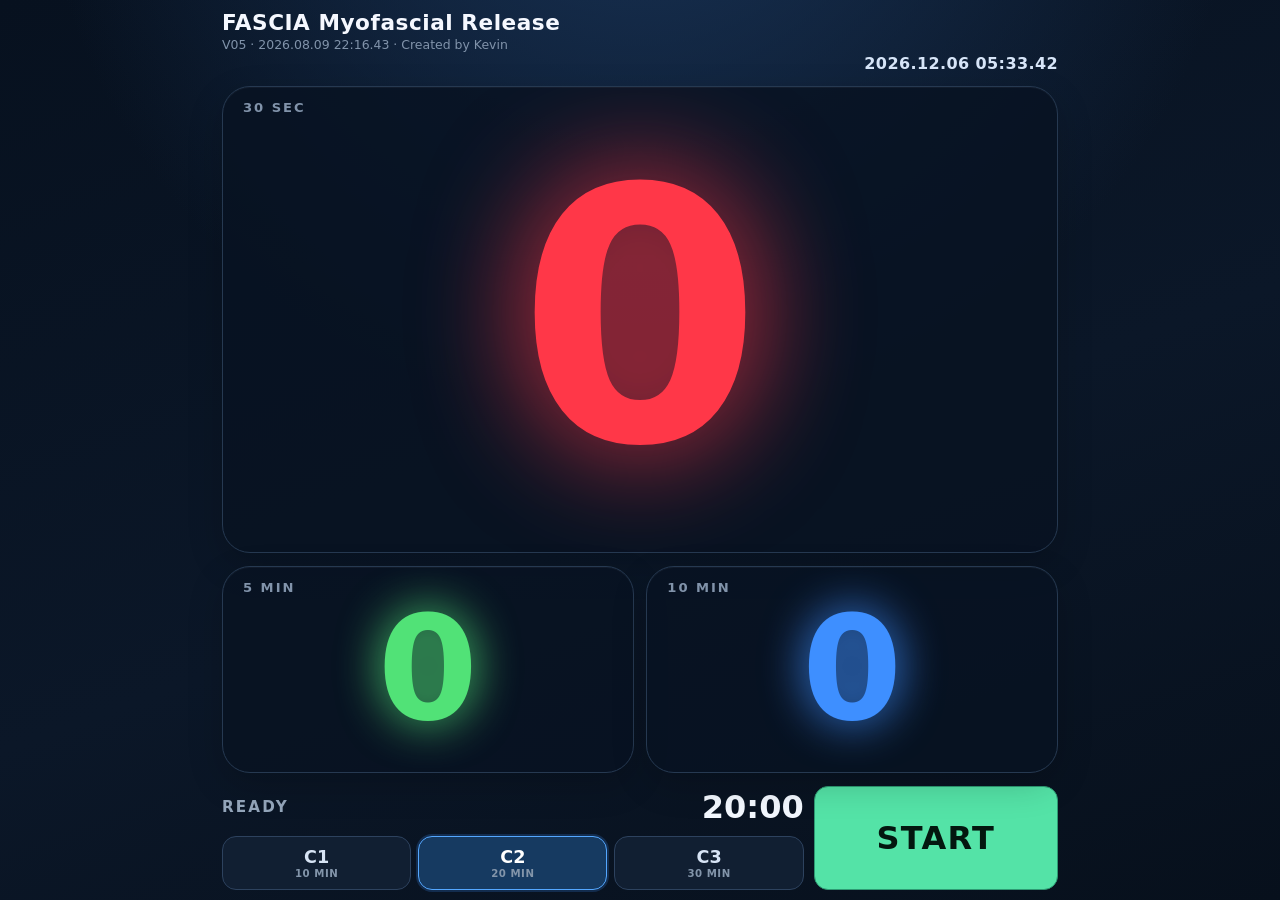
==== index.html @ d4c491ec "Release V05 visible seconds timetag" ====
<!doctype html>
<html lang="en">
<head>
  <meta charset="utf-8">
  <meta name="viewport" content="width=device-width, initial-scale=1, viewport-fit=cover">
  <meta name="theme-color" content="#07111f">
  <meta name="apple-mobile-web-app-capable" content="yes">
  <meta name="apple-mobile-web-app-status-bar-style" content="black-translucent">
  <meta name="apple-mobile-web-app-title" content="FASCIA">
  <title>FASCIA Myofascial Release V05 2026.08.09 22:16.43</title>
  <link rel="apple-touch-icon" sizes="180x180" href="assets/apple-touch-icon.png">
  <link rel="icon" href="assets/apple-touch-icon.png">
  <link rel="stylesheet" href="css/style.css?v=V05">
</head>
<body>
  <main class="app" aria-labelledby="app-title">
    <header class="topline">
      <h1 id="app-title">FASCIA Myofascial Release</h1>
      <p>V05 · 2026.08.09 22:16.43 · Created by Kevin</p>
      <time id="current-time" datetime="">----.--.-- --:--</time>
    </header>

    <section class="counters" aria-label="Myofascial release counters">
      <article class="counter counter-primary counter-red">
        <span class="counter-label">30 SEC</span>
        <strong id="counter-30" aria-live="polite">0</strong>
      </article>
      <article class="counter counter-green">
        <span class="counter-label">5 MIN</span>
        <strong id="counter-5">0</strong>
      </article>
      <article class="counter counter-blue">
        <span class="counter-label">10 MIN</span>
        <strong id="counter-10">0</strong>
      </article>
    </section>

    <section class="session" aria-label="Session controls">
      <div class="session-status">
        <span id="state-label" class="state-label">READY</span>
        <span id="remaining-time" class="remaining-time">20:00</span>
      </div>

      <div class="cycle-tabs" role="group" aria-label="Select number of ten-minute cycles">
        <button class="cycle-tab" type="button" data-cycles="1" aria-pressed="false">C1 <small>10 MIN</small></button>
        <button class="cycle-tab is-selected" type="button" data-cycles="2" aria-pressed="true">C2 <small>20 MIN</small></button>
        <button class="cycle-tab" type="button" data-cycles="3" aria-pressed="false">C3 <small>30 MIN</small></button>
      </div>

      <button id="start-pause" class="start-button" type="button">START</button>
    </section>
  </main>

  <audio id="cricket-sound" src="assets/cricket.wav" preload="auto"></audio>
  <script src="js/app.js?v=V05"></script>
</body>
</html>
---- css/style.css ----
:root {
  color-scheme: dark;
  font-family: Inter, ui-rounded, "SF Pro Rounded", system-ui, sans-serif;
  background: #07111f;
  color: #f5f8ff;
  font-variant-numeric: tabular-nums;
}

* {
  box-sizing: border-box;
  -webkit-tap-highlight-color: transparent;
}

html,
body {
  width: 100%;
  min-width: 320px;
  height: 100%;
  margin: 0;
  overflow: hidden;
  overscroll-behavior: none;
}

body {
  background:
    radial-gradient(circle at 50% -20%, #193458 0, transparent 48%),
    linear-gradient(160deg, #07111f 0%, #0b1728 55%, #07101c 100%);
}

button {
  font: inherit;
  touch-action: manipulation;
}

.app {
  width: min(100%, 860px);
  height: 100dvh;
  min-height: 460px;
  margin: 0 auto;
  padding: max(10px, env(safe-area-inset-top)) max(12px, env(safe-area-inset-right)) max(10px, env(safe-area-inset-bottom)) max(12px, env(safe-area-inset-left));
  display: grid;
  grid-template-rows: auto minmax(0, 1fr) auto;
  gap: clamp(7px, 1.4vh, 14px);
}

.topline {
  display: grid;
  grid-template-columns: minmax(0, 1fr);
  gap: 2px;
}

.topline h1,
.topline p,
.topline time {
  margin: 0;
}

.topline h1 {
  font-size: clamp(0.9rem, 3.4vw, 1.35rem);
  letter-spacing: 0.025em;
}

.topline p {
  color: #8193aa;
  font-size: clamp(0.58rem, 2.15vw, 0.78rem);
}

.topline time {
  justify-self: end;
  color: #d7e5f8;
  font-size: clamp(0.82rem, 3.4vw, 1rem);
  font-weight: 800;
  letter-spacing: 0.025em;
  white-space: nowrap;
}

.counters {
  min-height: 0;
  display: grid;
  grid-template-columns: 1fr 1fr;
  grid-template-rows: minmax(0, 2.25fr) minmax(0, 1fr);
  gap: clamp(7px, 1.4vh, 13px);
}

.counter {
  position: relative;
  min-height: 0;
  display: grid;
  place-items: center;
  overflow: hidden;
  border: 1px solid #263951;
  border-radius: clamp(16px, 4vw, 28px);
  background: rgba(8, 19, 34, 0.84);
  box-shadow: inset 0 1px 0 rgba(255,255,255,.04), 0 12px 35px rgba(0,0,0,.18);
}

.counter-primary {
  grid-column: 1 / -1;
}

.counter-label {
  position: absolute;
  top: clamp(8px, 1.5vh, 14px);
  left: clamp(12px, 3vw, 20px);
  color: #8193aa;
  font-size: clamp(0.62rem, 2vw, 0.82rem);
  font-weight: 800;
  letter-spacing: 0.15em;
}

.counter strong {
  line-height: 0.82;
  text-shadow: 0 0 0.32em currentColor;
}

.counter-red strong {
  color: #ff3748;
  max-inline-size: 100%;
  white-space: nowrap;
  font-size: clamp(7rem, min(39vh, 68vw), 22rem);
}

.counter-green strong,
.counter-blue strong {
  font-size: clamp(4rem, 16vh, 9rem);
}

.counter-green strong { color: #51e277; }
.counter-blue strong { color: #3e8fff; }

.session {
  display: grid;
  grid-template-columns: 1fr minmax(128px, 0.42fr);
  gap: 8px 10px;
}

.session-status {
  display: flex;
  align-items: center;
  justify-content: space-between;
  min-width: 0;
}

.state-label {
  color: #94a6bb;
  font-size: clamp(0.72rem, 2.6vw, 0.95rem);
  font-weight: 900;
  letter-spacing: 0.14em;
}

.remaining-time {
  color: #f3f8ff;
  font-size: clamp(1.2rem, 5vw, 2rem);
  font-weight: 850;
}

.cycle-tabs {
  grid-column: 1;
  display: grid;
  grid-template-columns: repeat(3, 1fr);
  gap: 7px;
}

.cycle-tab,
.start-button {
  min-height: 50px;
  border-radius: 14px;
  border: 1px solid #2d425e;
  color: #d7e4f5;
  background: #111f32;
  cursor: pointer;
  font-weight: 900;
}

.cycle-tab {
  padding: 6px 5px;
  font-size: clamp(0.9rem, 3.2vw, 1.1rem);
}

.cycle-tab small {
  display: block;
  margin-top: 1px;
  color: #8395aa;
  font-size: 0.58em;
  letter-spacing: 0.05em;
}

.cycle-tab.is-selected {
  border-color: #54a7ff;
  color: #fff;
  background: #163a61;
  box-shadow: 0 0 0 2px rgba(62, 143, 255, .2);
}

.cycle-tab:disabled {
  cursor: not-allowed;
  opacity: .42;
}

.start-button {
  grid-column: 2;
  grid-row: 1 / span 2;
  min-height: 104px;
  border-color: #2e9b73;
  color: #03170f;
  background: #54e3a7;
  font-size: clamp(1.25rem, 5vw, 2rem);
  letter-spacing: .04em;
}

.start-button.is-running {
  border-color: #ffae3d;
  color: #221200;
  background: #ffb84e;
}

.start-button.is-done {
  border-color: #687b94;
  color: #f2f6fb;
  background: #34465d;
}

@media (orientation: landscape) and (max-height: 520px) {
  .app {
    width: 100%;
    min-height: 300px;
    grid-template-columns: minmax(0, 1fr) minmax(240px, .48fr);
    grid-template-rows: auto minmax(0, 1fr);
  }

  .topline { grid-column: 1 / -1; }
  .counters { grid-column: 1; grid-row: 2; }
  .session { grid-column: 2; grid-row: 2; grid-template-columns: 1fr; }
  .session-status, .cycle-tabs, .start-button { grid-column: 1; }
  .start-button { grid-row: auto; min-height: 64px; }
  .counter-red strong { font-size: clamp(6rem, 44vh, 13rem); }
  .counter-green strong, .counter-blue strong { font-size: clamp(3rem, 18vh, 6rem); }
}
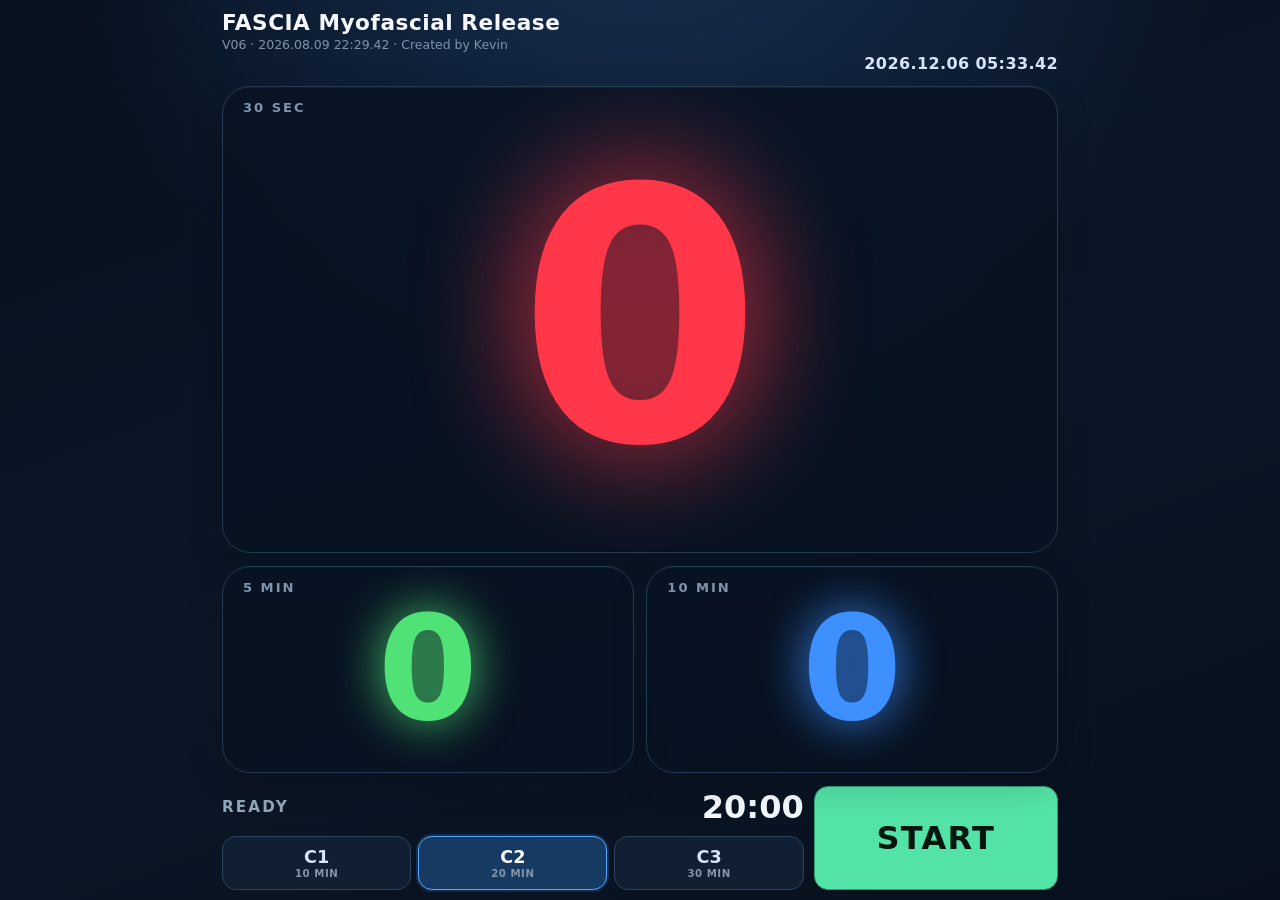
==== commit 3d74b8da: "Release V06 fixed alert durations" ====
--- a/index.html
+++ b/index.html
@@ -7,16 +7,16 @@
   <meta name="apple-mobile-web-app-capable" content="yes">
   <meta name="apple-mobile-web-app-status-bar-style" content="black-translucent">
   <meta name="apple-mobile-web-app-title" content="FASCIA">
-  <title>FASCIA Myofascial Release V05 2026.08.09 22:16.43</title>
+  <title>FASCIA Myofascial Release V06 2026.08.09 22:29.42</title>
   <link rel="apple-touch-icon" sizes="180x180" href="assets/apple-touch-icon.png">
   <link rel="icon" href="assets/apple-touch-icon.png">
-  <link rel="stylesheet" href="css/style.css?v=V05">
+  <link rel="stylesheet" href="css/style.css?v=V06">
 </head>
 <body>
   <main class="app" aria-labelledby="app-title">
     <header class="topline">
       <h1 id="app-title">FASCIA Myofascial Release</h1>
-      <p>V05 · 2026.08.09 22:16.43 · Created by Kevin</p>
+      <p>V06 · 2026.08.09 22:29.42 · Created by Kevin</p>
       <time id="current-time" datetime="">----.--.-- --:--</time>
     </header>
 
@@ -52,6 +52,6 @@
   </main>
 
   <audio id="cricket-sound" src="assets/cricket.wav" preload="auto"></audio>
-  <script src="js/app.js?v=V05"></script>
+  <script src="js/app.js?v=V06"></script>
 </body>
 </html>
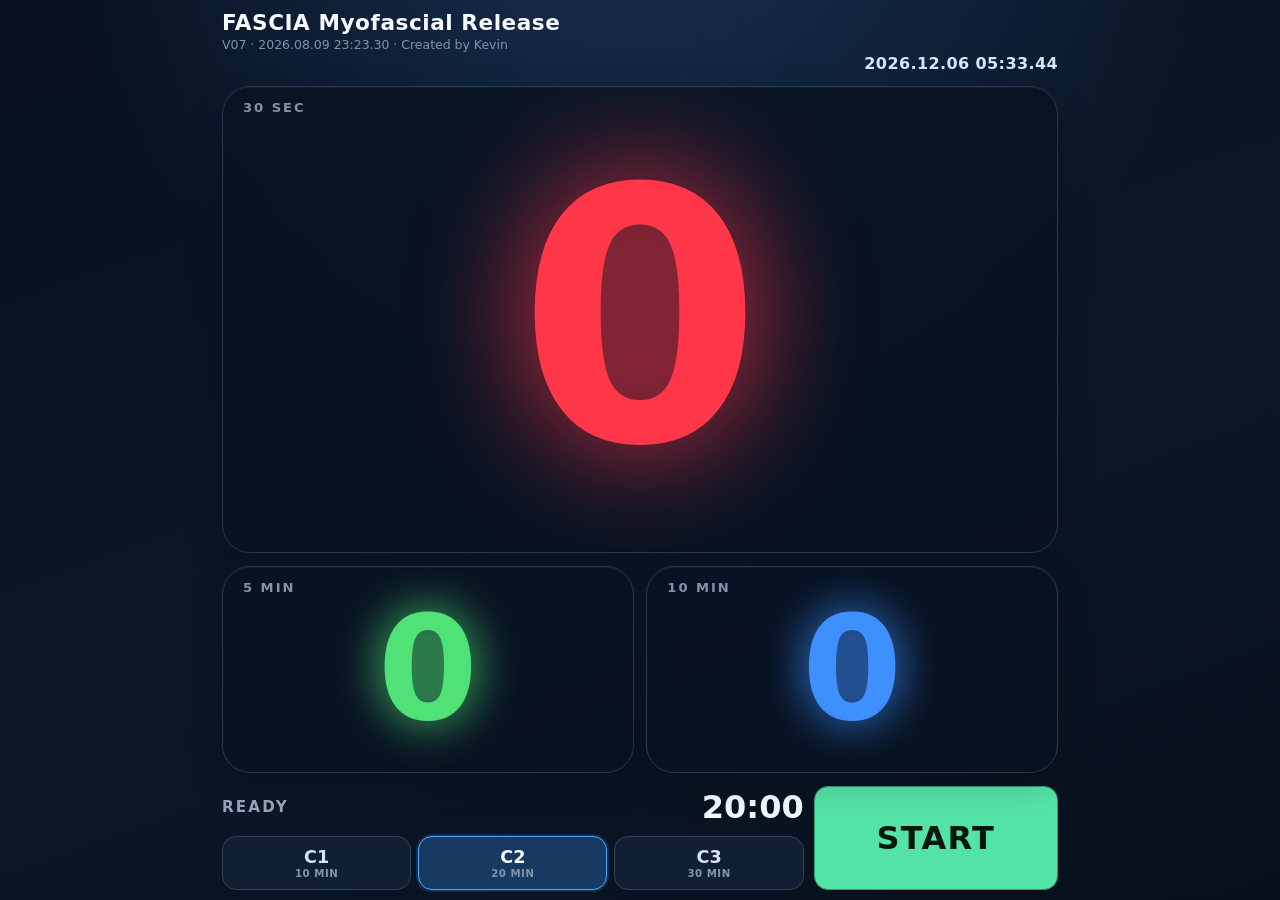
==== commit b5d6bb6c: "Release V07 triple beep alert" ====
--- a/index.html
+++ b/index.html
@@ -7,16 +7,16 @@
   <meta name="apple-mobile-web-app-capable" content="yes">
   <meta name="apple-mobile-web-app-status-bar-style" content="black-translucent">
   <meta name="apple-mobile-web-app-title" content="FASCIA">
-  <title>FASCIA Myofascial Release V06 2026.08.09 22:29.42</title>
+  <title>FASCIA Myofascial Release V07 2026.08.09 23:23.30</title>
   <link rel="apple-touch-icon" sizes="180x180" href="assets/apple-touch-icon.png">
   <link rel="icon" href="assets/apple-touch-icon.png">
-  <link rel="stylesheet" href="css/style.css?v=V06">
+  <link rel="stylesheet" href="css/style.css?v=V07">
 </head>
 <body>
   <main class="app" aria-labelledby="app-title">
     <header class="topline">
       <h1 id="app-title">FASCIA Myofascial Release</h1>
-      <p>V06 · 2026.08.09 22:29.42 · Created by Kevin</p>
+      <p>V07 · 2026.08.09 23:23.30 · Created by Kevin</p>
       <time id="current-time" datetime="">----.--.-- --:--</time>
     </header>
 
@@ -52,6 +52,6 @@
   </main>
 
   <audio id="cricket-sound" src="assets/cricket.wav" preload="auto"></audio>
-  <script src="js/app.js?v=V06"></script>
+  <script src="js/app.js?v=V07"></script>
 </body>
 </html>
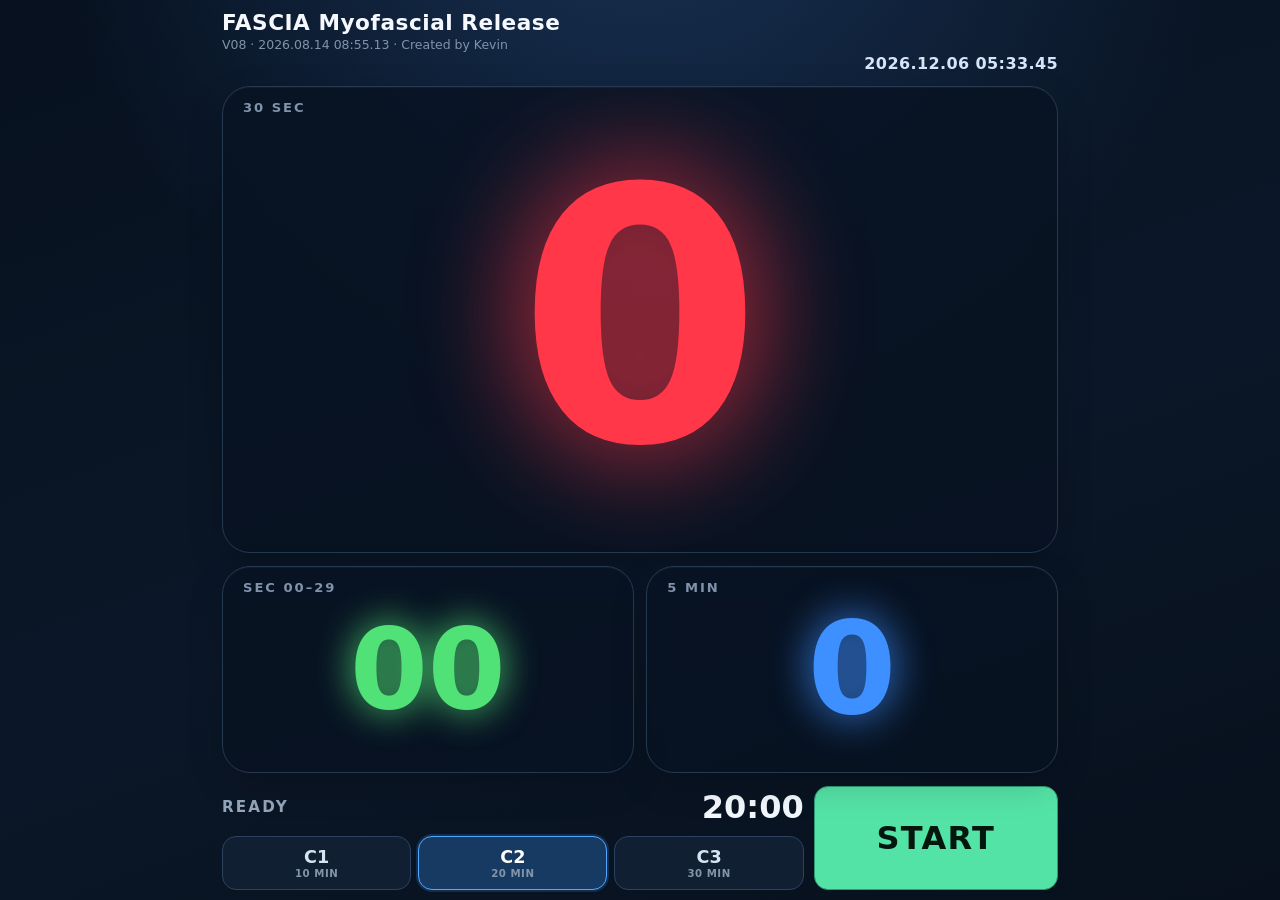
==== commit e9865cba: "Release V08 second and five-minute counters" ====
--- a/index.html
+++ b/index.html
@@ -7,16 +7,16 @@
   <meta name="apple-mobile-web-app-capable" content="yes">
   <meta name="apple-mobile-web-app-status-bar-style" content="black-translucent">
   <meta name="apple-mobile-web-app-title" content="FASCIA">
-  <title>FASCIA Myofascial Release V07 2026.08.09 23:23.30</title>
+  <title>FASCIA Myofascial Release V08 2026.08.14 08:55.13</title>
   <link rel="apple-touch-icon" sizes="180x180" href="assets/apple-touch-icon.png">
   <link rel="icon" href="assets/apple-touch-icon.png">
-  <link rel="stylesheet" href="css/style.css?v=V07">
+  <link rel="stylesheet" href="css/style.css?v=V08">
 </head>
 <body>
   <main class="app" aria-labelledby="app-title">
     <header class="topline">
       <h1 id="app-title">FASCIA Myofascial Release</h1>
-      <p>V07 · 2026.08.09 23:23.30 · Created by Kevin</p>
+      <p>V08 · 2026.08.14 08:55.13 · Created by Kevin</p>
       <time id="current-time" datetime="">----.--.-- --:--</time>
     </header>
 
@@ -26,11 +26,11 @@
         <strong id="counter-30" aria-live="polite">0</strong>
       </article>
       <article class="counter counter-green">
-        <span class="counter-label">5 MIN</span>
-        <strong id="counter-5">0</strong>
+        <span class="counter-label">SEC 00–29</span>
+        <strong id="counter-5">00</strong>
       </article>
       <article class="counter counter-blue">
-        <span class="counter-label">10 MIN</span>
+        <span class="counter-label">5 MIN</span>
         <strong id="counter-10">0</strong>
       </article>
     </section>
@@ -52,6 +52,6 @@
   </main>
 
   <audio id="cricket-sound" src="assets/cricket.wav" preload="auto"></audio>
-  <script src="js/app.js?v=V07"></script>
+  <script src="js/app.js?v=V08"></script>
 </body>
 </html>
--- a/css/style.css
+++ b/css/style.css
@@ -120,13 +120,15 @@
   font-size: clamp(7rem, min(39vh, 68vw), 22rem);
 }
 
-.counter-green strong,
+.counter-green strong {
+  color: #51e277;
+  font-size: clamp(3.25rem, min(14vh, 22vw), 7rem);
+}
+
 .counter-blue strong {
-  font-size: clamp(4rem, 16vh, 9rem);
-}
-
-.counter-green strong { color: #51e277; }
-.counter-blue strong { color: #3e8fff; }
+  color: #3e8fff;
+  font-size: clamp(3.5rem, min(15vh, 24vw), 8rem);
+}
 
 .session {
   display: grid;
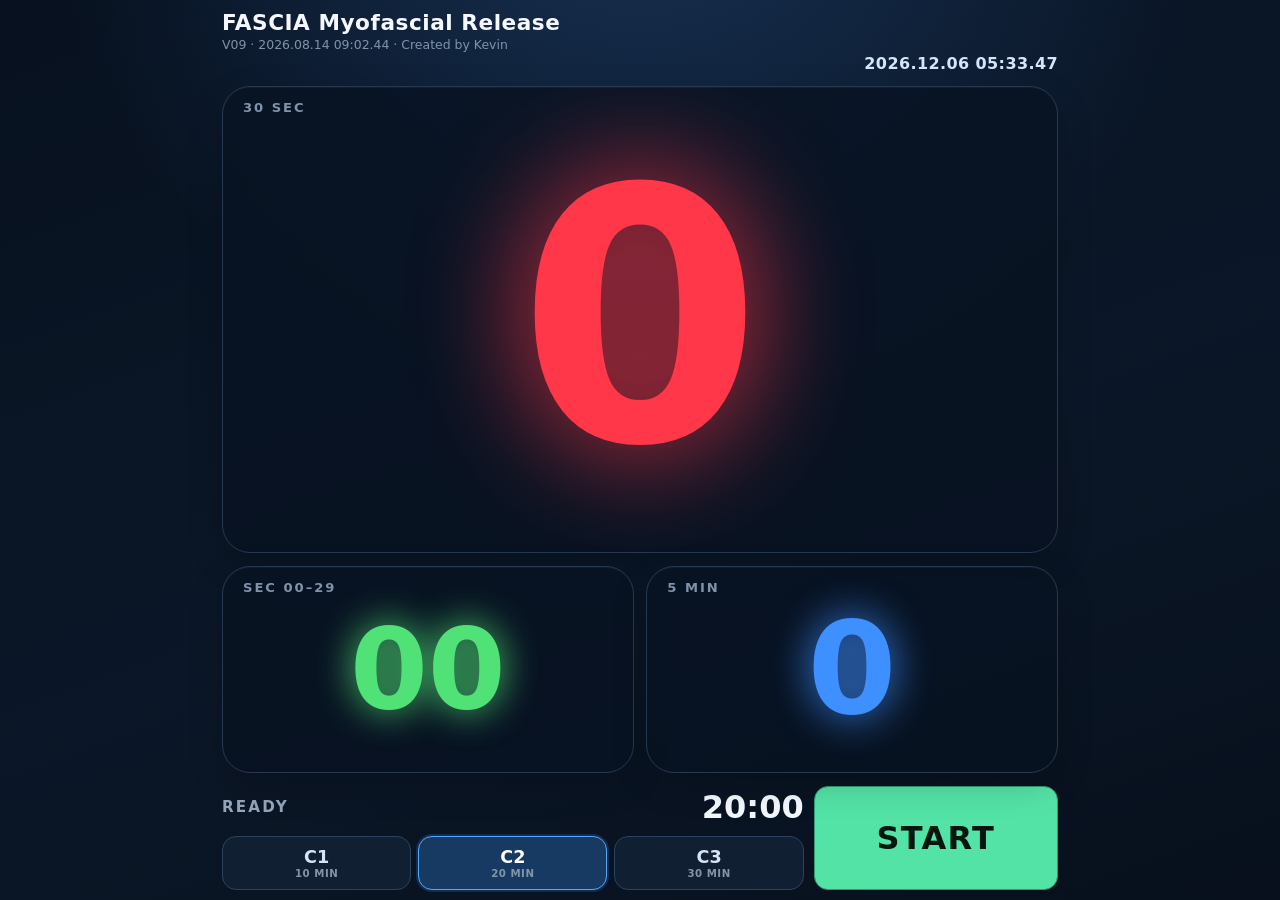
==== commit 3dc3e7b3: "Release V09 gym sound levels" ====
--- a/index.html
+++ b/index.html
@@ -7,16 +7,16 @@
   <meta name="apple-mobile-web-app-capable" content="yes">
   <meta name="apple-mobile-web-app-status-bar-style" content="black-translucent">
   <meta name="apple-mobile-web-app-title" content="FASCIA">
-  <title>FASCIA Myofascial Release V08 2026.08.14 08:55.13</title>
+  <title>FASCIA Myofascial Release V09 2026.08.14 09:02.44</title>
   <link rel="apple-touch-icon" sizes="180x180" href="assets/apple-touch-icon.png">
   <link rel="icon" href="assets/apple-touch-icon.png">
-  <link rel="stylesheet" href="css/style.css?v=V08">
+  <link rel="stylesheet" href="css/style.css?v=V09">
 </head>
 <body>
   <main class="app" aria-labelledby="app-title">
     <header class="topline">
       <h1 id="app-title">FASCIA Myofascial Release</h1>
-      <p>V08 · 2026.08.14 08:55.13 · Created by Kevin</p>
+      <p>V09 · 2026.08.14 09:02.44 · Created by Kevin</p>
       <time id="current-time" datetime="">----.--.-- --:--</time>
     </header>
 
@@ -52,6 +52,6 @@
   </main>
 
   <audio id="cricket-sound" src="assets/cricket.wav" preload="auto"></audio>
-  <script src="js/app.js?v=V08"></script>
+  <script src="js/app.js?v=V09"></script>
 </body>
 </html>
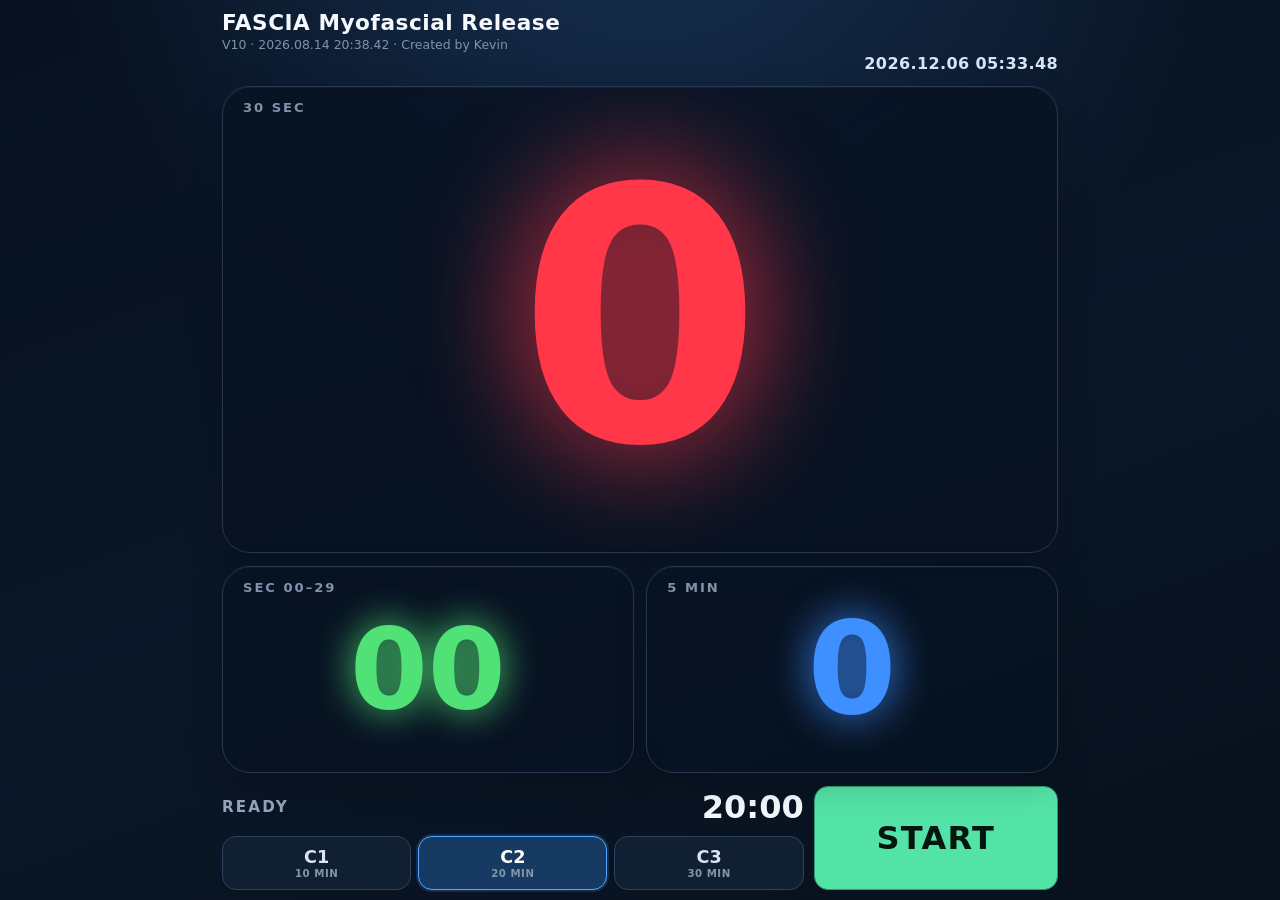
==== commit a6031be3: "Release V10 unified cricket alerts" ====
--- a/index.html
+++ b/index.html
@@ -7,16 +7,16 @@
   <meta name="apple-mobile-web-app-capable" content="yes">
   <meta name="apple-mobile-web-app-status-bar-style" content="black-translucent">
   <meta name="apple-mobile-web-app-title" content="FASCIA">
-  <title>FASCIA Myofascial Release V09 2026.08.14 09:02.44</title>
+  <title>FASCIA Myofascial Release V10 2026.08.14 20:38.42</title>
   <link rel="apple-touch-icon" sizes="180x180" href="assets/apple-touch-icon.png">
   <link rel="icon" href="assets/apple-touch-icon.png">
-  <link rel="stylesheet" href="css/style.css?v=V09">
+  <link rel="stylesheet" href="css/style.css?v=V10">
 </head>
 <body>
   <main class="app" aria-labelledby="app-title">
     <header class="topline">
       <h1 id="app-title">FASCIA Myofascial Release</h1>
-      <p>V09 · 2026.08.14 09:02.44 · Created by Kevin</p>
+      <p>V10 · 2026.08.14 20:38.42 · Created by Kevin</p>
       <time id="current-time" datetime="">----.--.-- --:--</time>
     </header>
 
@@ -52,6 +52,6 @@
   </main>
 
   <audio id="cricket-sound" src="assets/cricket.wav" preload="auto"></audio>
-  <script src="js/app.js?v=V09"></script>
+  <script src="js/app.js?v=V10"></script>
 </body>
 </html>
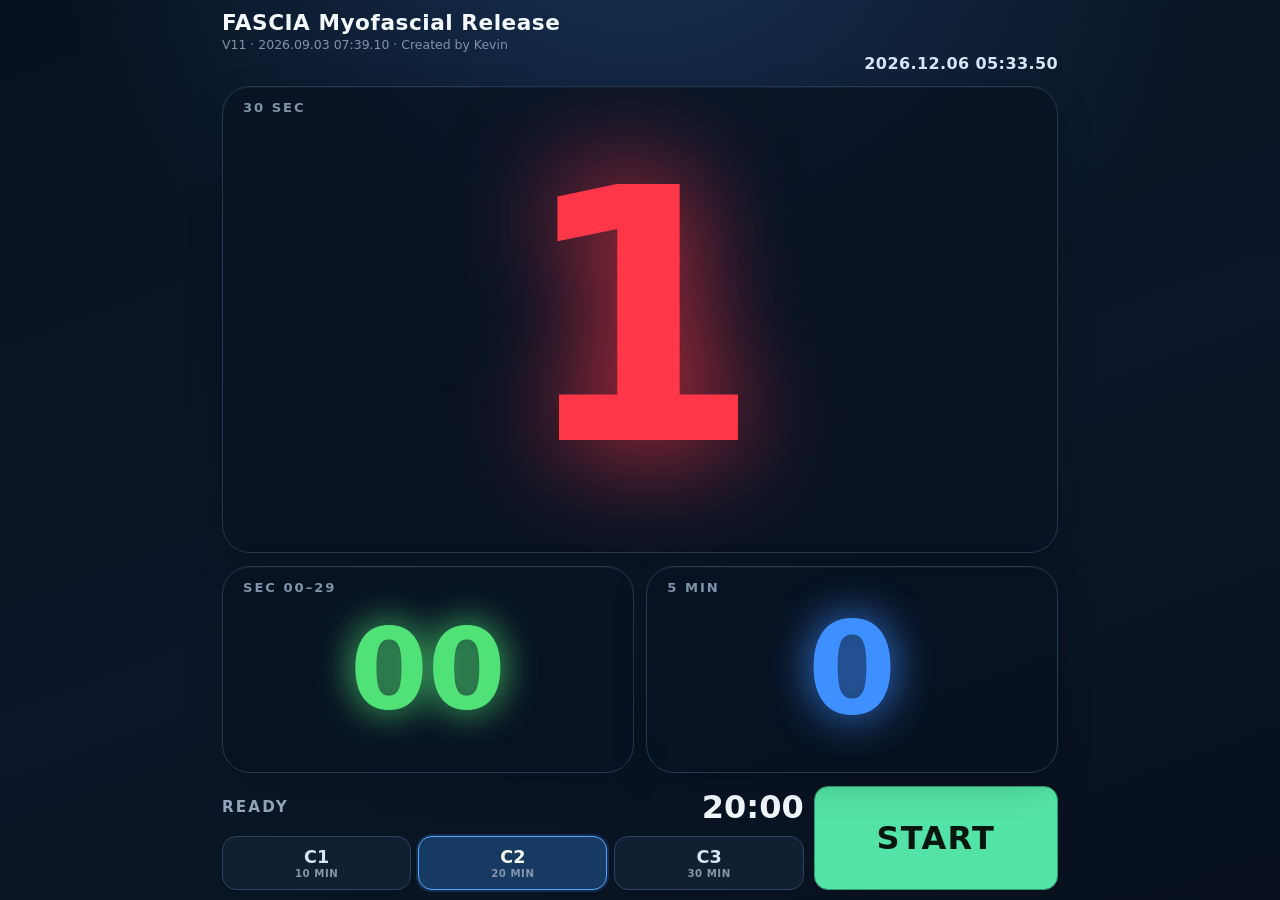
==== commit 0e0ef888: "Release V11 numbered windows and start alert" ====
--- a/index.html
+++ b/index.html
@@ -7,16 +7,16 @@
   <meta name="apple-mobile-web-app-capable" content="yes">
   <meta name="apple-mobile-web-app-status-bar-style" content="black-translucent">
   <meta name="apple-mobile-web-app-title" content="FASCIA">
-  <title>FASCIA Myofascial Release V10 2026.08.14 20:38.42</title>
+  <title>FASCIA V11 2026.09.03 07:39.10</title>
   <link rel="apple-touch-icon" sizes="180x180" href="assets/apple-touch-icon.png">
   <link rel="icon" href="assets/apple-touch-icon.png">
-  <link rel="stylesheet" href="css/style.css?v=V10">
+  <link rel="stylesheet" href="css/style.css?v=V11">
 </head>
 <body>
   <main class="app" aria-labelledby="app-title">
     <header class="topline">
       <h1 id="app-title">FASCIA Myofascial Release</h1>
-      <p>V10 · 2026.08.14 20:38.42 · Created by Kevin</p>
+      <p>V11 · 2026.09.03 07:39.10 · Created by Kevin</p>
       <time id="current-time" datetime="">----.--.-- --:--</time>
     </header>
 
@@ -52,6 +52,6 @@
   </main>
 
   <audio id="cricket-sound" src="assets/cricket.wav" preload="auto"></audio>
-  <script src="js/app.js?v=V10"></script>
+  <script src="js/app.js?v=V11"></script>
 </body>
 </html>
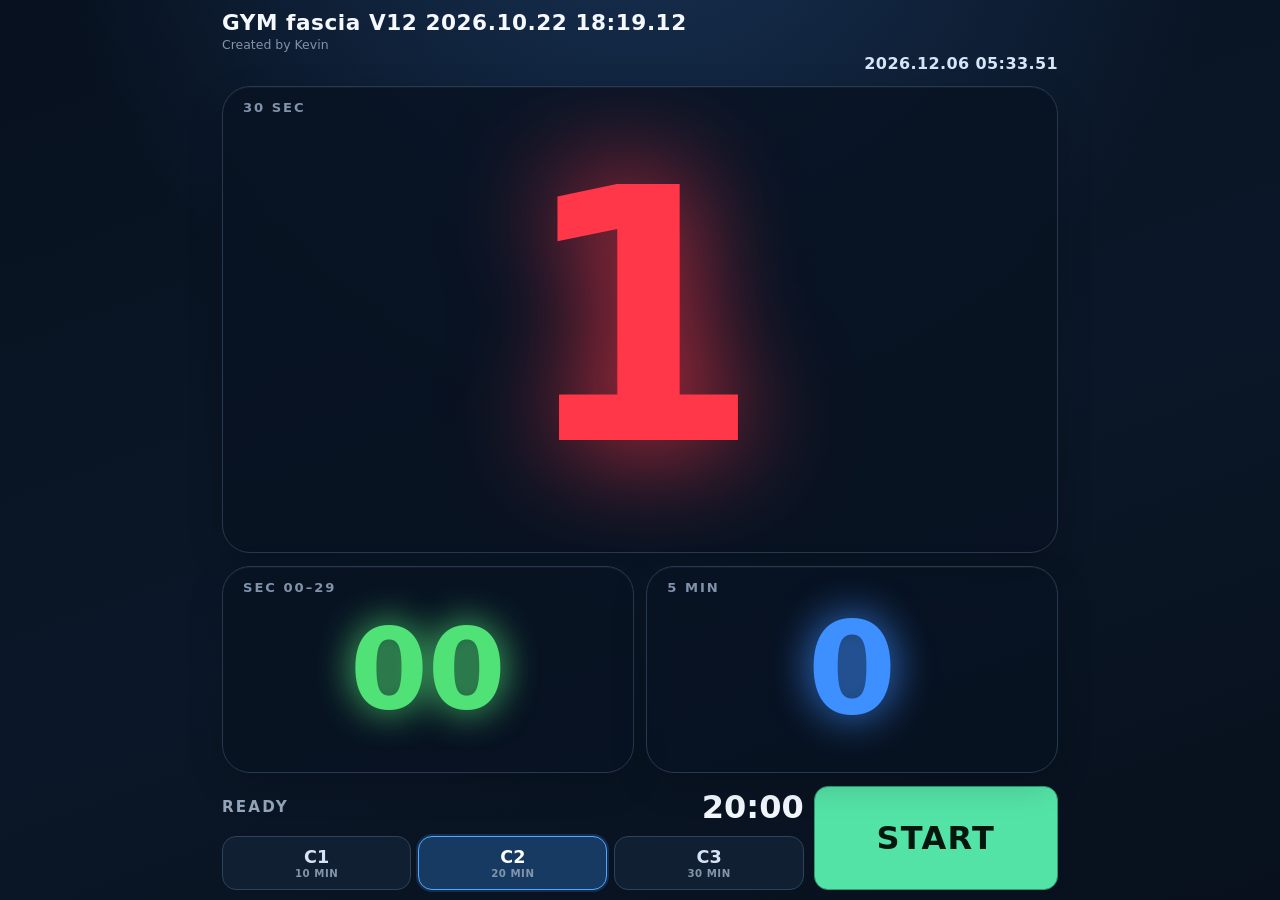
==== commit beb92f19: "Align GYM fascia folder and title" ====
--- a/index.html
+++ b/index.html
@@ -6,17 +6,17 @@
   <meta name="theme-color" content="#07111f">
   <meta name="apple-mobile-web-app-capable" content="yes">
   <meta name="apple-mobile-web-app-status-bar-style" content="black-translucent">
-  <meta name="apple-mobile-web-app-title" content="FASCIA">
-  <title>FASCIA V11 2026.09.03 07:39.10</title>
+  <meta name="apple-mobile-web-app-title" content="GYM fascia">
+  <title>GYM fascia V12 2026.10.22 18:19.12</title>
   <link rel="apple-touch-icon" sizes="180x180" href="assets/apple-touch-icon.png">
   <link rel="icon" href="assets/apple-touch-icon.png">
-  <link rel="stylesheet" href="css/style.css?v=V11">
+  <link rel="stylesheet" href="css/style.css?v=V12">
 </head>
 <body>
   <main class="app" aria-labelledby="app-title">
     <header class="topline">
-      <h1 id="app-title">FASCIA Myofascial Release</h1>
-      <p>V11 · 2026.09.03 07:39.10 · Created by Kevin</p>
+      <h1 id="app-title">GYM fascia V12 2026.10.22 18:19.12</h1>
+      <p>Created by Kevin</p>
       <time id="current-time" datetime="">----.--.-- --:--</time>
     </header>
 
@@ -52,6 +52,6 @@
   </main>
 
   <audio id="cricket-sound" src="assets/cricket.wav" preload="auto"></audio>
-  <script src="js/app.js?v=V11"></script>
+  <script src="js/app.js?v=V12"></script>
 </body>
 </html>
